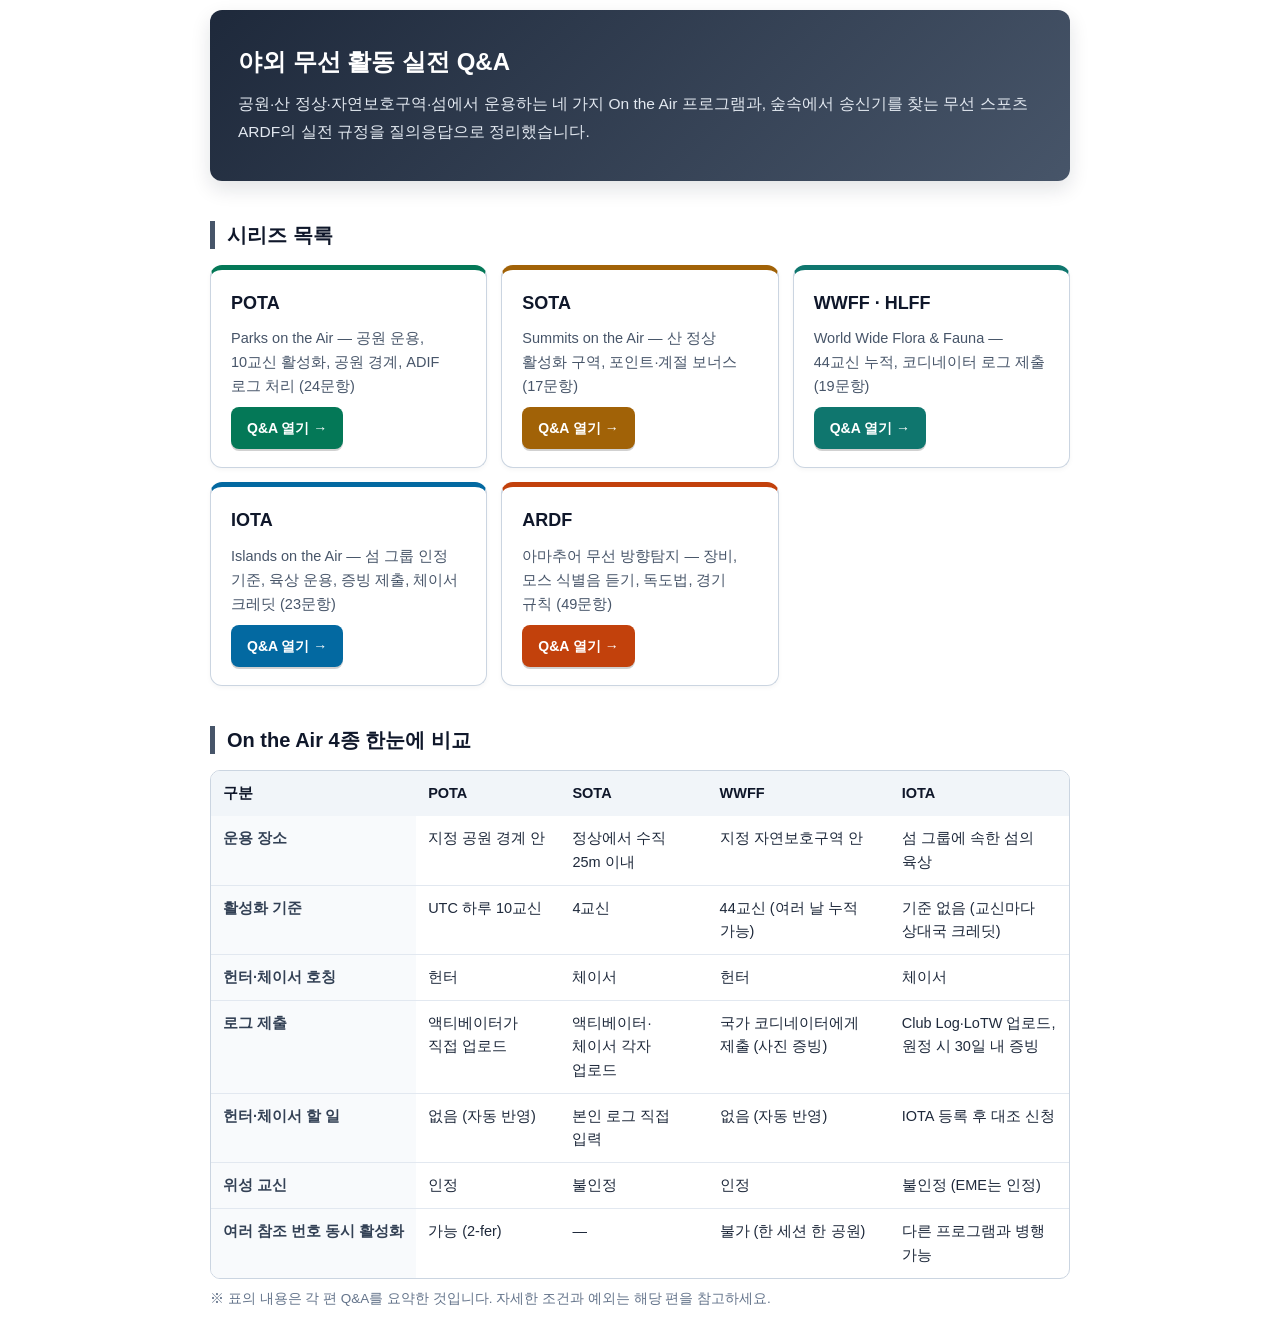
==== index.html @ aad01c71 "Add files via upload" ====
<!DOCTYPE html>
<html lang="ko">
<head>
<meta charset="UTF-8">
<meta name="viewport" content="width=device-width, initial-scale=1">
<title>야외 무선 활동 실전 Q&amp;A 모음</title>
<meta name="description" content="POTA·SOTA·WWFF·IOTA·ARDF 야외 무선 활동 실전 Q&A 시리즈와 프로그램 비교표">
<link rel="stylesheet" href="assets/qa.css">
</head>
<body>
<main class="qa theme-hub">

<header class="qa-header">
  <h1>야외 무선 활동 실전 Q&amp;A</h1>
  <p>공원·산 정상·자연보호구역·섬에서 운용하는 네 가지 On the Air 프로그램과, 숲속에서 송신기를 찾는 무선 스포츠 ARDF의 실전 규정을 질의응답으로 정리했습니다.</p>
</header>

<h2 class="qa-sec-title">시리즈 목록</h2>
<div class="hub-grid">
  <a class="hub-card" href="pota.html" style="--c:#047857"><b>POTA</b><span class="d">Parks on the Air — 공원 운용, 10교신 활성화, 공원 경계, ADIF 로그 처리 (24문항)</span><span class="qa-btn">Q&amp;A 열기 →</span></a>
  <a class="hub-card" href="sota.html" style="--c:#a16207"><b>SOTA</b><span class="d">Summits on the Air — 산 정상 활성화 구역, 포인트·계절 보너스 (17문항)</span><span class="qa-btn">Q&amp;A 열기 →</span></a>
  <a class="hub-card" href="wwff.html" style="--c:#0f766e"><b>WWFF · HLFF</b><span class="d">World Wide Flora &amp; Fauna — 44교신 누적, 코디네이터 로그 제출 (19문항)</span><span class="qa-btn">Q&amp;A 열기 →</span></a>
  <a class="hub-card" href="iota.html" style="--c:#0369a1"><b>IOTA</b><span class="d">Islands on the Air — 섬 그룹 인정 기준, 육상 운용, 증빙 제출, 체이서 크레딧 (23문항)</span><span class="qa-btn">Q&amp;A 열기 →</span></a>
  <a class="hub-card" href="ardf.html" style="--c:#c2410c"><b>ARDF</b><span class="d">아마추어 무선 방향탐지 — 장비, 모스 식별음 듣기, 독도법, 경기 규칙 (49문항)</span><span class="qa-btn">Q&amp;A 열기 →</span></a>
</div>

<h2 class="qa-sec-title">On the Air 4종 한눈에 비교</h2>
<div class="hub-table-wrap">
<table class="hub-table">
  <thead>
    <tr><th scope="col">구분</th><th scope="col">POTA</th><th scope="col">SOTA</th><th scope="col">WWFF</th><th scope="col">IOTA</th></tr>
  </thead>
  <tbody>
    <tr><th scope="row">운용 장소</th><td>지정 공원 경계 안</td><td>정상에서 수직 25m 이내</td><td>지정 자연보호구역 안</td><td>섬 그룹에 속한 섬의 육상</td></tr>
    <tr><th scope="row">활성화 기준</th><td>UTC 하루 10교신</td><td>4교신</td><td>44교신 (여러 날 누적 가능)</td><td>기준 없음 (교신마다 상대국 크레딧)</td></tr>
    <tr><th scope="row">헌터·체이서 호칭</th><td>헌터</td><td>체이서</td><td>헌터</td><td>체이서</td></tr>
    <tr><th scope="row">로그 제출</th><td>액티베이터가 직접 업로드</td><td>액티베이터·체이서 각자 업로드</td><td>국가 코디네이터에게 제출 (사진 증빙)</td><td>Club Log·LoTW 업로드, 원정 시 30일 내 증빙</td></tr>
    <tr><th scope="row">헌터·체이서 할 일</th><td>없음 (자동 반영)</td><td>본인 로그 직접 입력</td><td>없음 (자동 반영)</td><td>IOTA 등록 후 대조 신청</td></tr>
    <tr><th scope="row">위성 교신</th><td>인정</td><td>불인정</td><td>인정</td><td>불인정 (EME는 인정)</td></tr>
    <tr><th scope="row">여러 참조 번호 동시 활성화</th><td>가능 (2-fer)</td><td>—</td><td>불가 (한 세션 한 공원)</td><td>다른 프로그램과 병행 가능</td></tr>
  </tbody>
</table>
</div>
<p class="hub-note">※ 표의 내용은 각 편 Q&amp;A를 요약한 것입니다. 자세한 조건과 예외는 해당 편을 참고하세요.</p>

</main>
<script src="assets/qa.js"></script>
</body>
</html>
---- assets/qa.css ----
/* ==============================================================
   야외 무선 활동 실전 Q&A 시리즈 — 공통 스타일
   편마다 바뀌는 것은 대표 색 변수(--accent-*)뿐입니다.
   ============================================================== */
html, body { margin: 0; padding: 0; background: #ffffff; }

.qa {
  --accent-dark: #064e3b;   /* 헤더 그라데이션 시작 */
  --accent: #059669;        /* 헤더 끝, 띠, 아이콘 */
  --accent-badge: #047857;  /* 번호 배지·버튼 (흰 글자 대비 확보) */
  --accent-soft: #ecfdf5;   /* 펼친 질문 바탕 */
  --accent-line: #a7f3d0;   /* 펼친 질문 구분선 */
  --accent-ink: #ecfdf5;    /* 헤더 설명 글자 */

  font-family: -apple-system, BlinkMacSystemFont, "Segoe UI", Roboto, "Noto Sans KR", "Apple SD Gothic Neo", "Malgun Gothic", sans-serif;
  font-size: 16px;
  line-height: 1.75;
  color: #1e293b;
  max-width: 860px;
  margin: 0 auto;
  padding: 10px;
  word-break: keep-all;
  -webkit-font-smoothing: antialiased;
}
.qa * { box-sizing: border-box; }

/* 편별 대표 색 */
.qa.theme-pota { --accent-dark:#064e3b; --accent:#059669; --accent-badge:#047857; --accent-soft:#ecfdf5; --accent-line:#a7f3d0; --accent-ink:#ecfdf5; }
.qa.theme-sota { --accent-dark:#78350f; --accent:#b45309; --accent-badge:#a16207; --accent-soft:#fffbeb; --accent-line:#fde68a; --accent-ink:#fef3c7; }
.qa.theme-wwff { --accent-dark:#134e4a; --accent:#0d9488; --accent-badge:#0f766e; --accent-soft:#f0fdfa; --accent-line:#99f6e4; --accent-ink:#ccfbf1; }
.qa.theme-iota { --accent-dark:#0c4a6e; --accent:#0284c7; --accent-badge:#0369a1; --accent-soft:#f0f9ff; --accent-line:#bae6fd; --accent-ink:#e0f2fe; }
.qa.theme-ardf { --accent-dark:#7c2d12; --accent:#ea580c; --accent-badge:#c2410c; --accent-soft:#fff7ed; --accent-line:#fed7aa; --accent-ink:#ffedd5; }
.qa.theme-hub  { --accent-dark:#1e293b; --accent:#475569; --accent-badge:#334155; --accent-soft:#f8fafc; --accent-line:#cbd5e1; --accent-ink:#e2e8f0; }

/* 1. 헤더 */
.qa-header {
  background: linear-gradient(135deg, var(--accent-dark) 0%, var(--accent) 100%);
  color: #ffffff;
  padding: 36px 28px;
  border-radius: 12px;
  margin-bottom: 30px;
  box-shadow: 0 8px 20px rgba(15, 23, 42, 0.12);
}
.qa-header h1 {
  font-size: 24px;
  font-weight: 800;
  margin: 0 0 12px 0;
  line-height: 1.35;
  color: #ffffff;
}
.qa-header p { margin: 0; font-size: 15.5px; color: var(--accent-ink); }

/* 2. 개요 박스 */
.qa-intro {
  background: #f8fafc;
  border: 1px solid #e2e8f0;
  border-radius: 12px;
  padding: 26px;
  margin-bottom: 36px;
  box-shadow: 0 4px 10px rgba(0,0,0,0.03);
}
.qa-intro h2 {
  font-size: 20px;
  font-weight: 800;
  color: #0f172a;
  margin: 0 0 12px 0;
  padding-bottom: 10px;
  border-bottom: 2px solid #cbd5e1;
}
.qa-intro-text { font-size: 15.5px; color: #334155; margin-bottom: 16px; }
.qa-intro-history {
  background: #ffffff;
  padding: 14px 16px;
  border-radius: 8px;
  border: 1px dashed #94a3b8;
  font-size: 15px;
  color: #475569;
}

/* 섹션 제목 (장비·사진 등) */
.qa-sec-title {
  font-size: 20px;
  font-weight: 800;
  color: #0f172a;
  margin: 40px 0 16px 0;
  padding-left: 12px;
  border-left: 5px solid var(--accent);
  line-height: 1.4;
}

/* 3. Q&A 도구 줄: 안내 + 모두 펼치기 버튼 */
.qa-toolbar {
  display: flex;
  justify-content: space-between;
  align-items: center;
  flex-wrap: wrap;
  gap: 10px;
  margin: 0 0 6px 0;
  padding: 12px 16px;
  background: #ffffff;
  border: 1px solid #e2e8f0;
  border-radius: 10px;
}
.qa-toolbar-hint { font-size: 14.5px; color: #475569; font-weight: 600; }
.qa-btn {
  display: inline-flex;
  align-items: center;
  gap: 6px;
  background: var(--accent-badge);
  color: #ffffff;
  border: none;
  border-radius: 8px;
  padding: 9px 16px;
  font-size: 14px;
  font-weight: 700;
  font-family: inherit;
  cursor: pointer;
  box-shadow: 0 2px 0 rgba(0,0,0,0.18);
  transition: filter 0.15s, transform 0.05s;
}
.qa-btn:hover { filter: brightness(1.12); }
.qa-btn:active { transform: translateY(1px); box-shadow: none; }
.qa-btn:focus-visible { outline: 3px solid var(--accent-line); outline-offset: 2px; }

/* 분류 제목 */
.qa-cat {
  font-size: 20px;
  font-weight: 800;
  color: #0f172a;
  background: #f1f5f9;
  padding: 14px 20px;
  border-radius: 8px;
  border-left: 6px solid var(--accent-dark);
  margin: 36px 0 18px 0;
  line-height: 1.45;
}

/* 질문 카드 (details 아코디언) */
.qa-item {
  background: #ffffff;
  border: 1px solid #cbd5e1;
  border-radius: 10px;
  margin-bottom: 14px;
  box-shadow: 0 2px 5px rgba(0,0,0,0.03);
  overflow: hidden;
}
.qa-q {
  display: flex;
  align-items: flex-start;
  gap: 14px;
  padding: 18px 20px;
  font-size: 16.5px;
  font-weight: 700;
  color: #0f172a;
  cursor: pointer;
  list-style: none;
  line-height: 1.55;
  transition: background 0.15s ease;
}
.qa-q::-webkit-details-marker { display: none; }
.qa-q::marker { content: ''; }
.qa-q:hover { background: #f8fafc; }
.qa-q:focus-visible { outline: 3px solid var(--accent-line); outline-offset: -3px; }
.qa-badge {
  flex-shrink: 0;
  background: var(--accent-badge);
  color: #ffffff;
  font-size: 13.5px;
  font-weight: 800;
  padding: 3px 10px;
  border-radius: 6px;
  margin-top: 1px;
  line-height: 1.6;
}
.qa-q-text { flex: 1; }
/* 펼치기 버튼(원형 +/−) */
.qa-toggle {
  flex-shrink: 0;
  width: 30px;
  height: 30px;
  border-radius: 50%;
  border: 2px solid var(--accent);
  color: var(--accent-badge);
  background: #ffffff;
  display: inline-flex;
  align-items: center;
  justify-content: center;
  margin-top: -1px;
  transition: background 0.15s, color 0.15s;
}
.qa-toggle::before { content: '+'; font-size: 20px; font-weight: 700; line-height: 1; margin-top: -2px; }
.qa-q:hover .qa-toggle { background: var(--accent-badge); color: #ffffff; border-color: var(--accent-badge); }
.qa-item[open] { border-color: var(--accent); }
.qa-item[open] > .qa-q {
  background: var(--accent-soft);
  border-bottom: 1px solid var(--accent-line);
  box-shadow: inset 5px 0 0 var(--accent);
}
.qa-item[open] .qa-toggle { background: var(--accent-badge); color: #ffffff; border-color: var(--accent-badge); }
.qa-item[open] .qa-toggle::before { content: '−'; }

/* 답변 */
.qa-a {
  padding: 22px 24px 24px 76px;
  font-size: 15.5px;
  color: #334155;
  line-height: 1.85;
}
.qa-a b, .qa-a strong { color: #0f172a; font-weight: 700; }
.qa-a code {
  font-family: ui-monospace, SFMono-Regular, Menlo, Consolas, monospace;
  font-size: 0.88em;
  background: #f1f5f9;
  border: 1px solid #e2e8f0;
  color: #0f172a;
  border-radius: 4px;
  padding: 1px 6px;
  white-space: nowrap;
}
.qa-a .highlight {
  background: #fef2f2;
  color: #b91c1c;
  padding: 2px 6px;
  border-radius: 4px;
  font-weight: 700;
}
.qa-a .reference-box {
  margin-top: 12px;
  background: #f8fafc;
  border: 1px solid #cbd5e1;
  border-left: 4px solid var(--accent);
  border-radius: 6px;
  padding: 10px 14px;
  font-size: 14.5px;
  line-height: 1.7;
}

/* 답변 안 듣기 플레이어 (ARDF) */
.qa-player {
  margin-top: 14px;
  display: flex;
  flex-wrap: wrap;
  align-items: center;
  gap: 8px;
  background: #f8fafc;
  border: 1px solid #cbd5e1;
  padding: 10px 12px;
  border-radius: 8px;
}
.qa-player .qa-btn { padding: 7px 12px; font-size: 13.5px; }
.qa-player .qa-btn.playing { background: #b91c1c; }
.qa-player-desc { font-size: 13px; color: #475569; font-weight: 600; }

/* 장비 카드 (ARDF) */
.qa-gear { display: grid; grid-template-columns: repeat(auto-fit, minmax(230px, 1fr)); gap: 14px; }
.qa-gear-card { border: 1px solid #e2e8f0; border-radius: 12px; overflow: hidden; background: #fff; box-shadow: 0 2px 6px rgba(0,0,0,0.03); }
.qa-gear-img { height: 185px; background: #f8fafc; display: flex; align-items: center; justify-content: center; padding: 8px; border-bottom: 1px solid #f1f5f9; }
.qa-gear-img img { max-width: 100%; max-height: 100%; object-fit: contain; border-radius: 6px; display: block; }
.qa-gear-info { padding: 12px 14px; }
.qa-gear-info b { display: block; font-size: 15px; color: #0f172a; margin-bottom: 4px; }
.qa-gear-info p { font-size: 13.5px; color: #64748b; margin: 0; line-height: 1.5; }

/* 현장 사진 (ARDF) */
.qa-photos { display: grid; grid-template-columns: repeat(3, 1fr); gap: 12px; }
.qa-photo { display: block; border-radius: 12px; overflow: hidden; border: 1px solid #cbd5e1; background: #f8fafc; cursor: zoom-in; transition: transform 0.15s, border-color 0.15s, box-shadow 0.15s; }
.qa-photo:hover { transform: translateY(-3px); border-color: var(--accent); box-shadow: 0 6px 14px rgba(0,0,0,0.08); }
.qa-photo img { width: 100%; height: 180px; object-fit: cover; display: block; }
.qa-modal { display: none; position: fixed; inset: 0; background: rgba(15,23,42,0.85); z-index: 9999; align-items: center; justify-content: center; padding: 20px; }
.qa-modal.active { display: flex; }
.qa-modal-wrap { position: relative; max-width: 760px; width: 100%; background: #fff; border-radius: 14px; padding: 14px; }
.qa-modal-wrap img { width: 100%; max-height: 75vh; object-fit: contain; display: block; border-radius: 8px; }
.qa-modal-close { position: absolute; top: -14px; right: -14px; width: 38px; height: 38px; border-radius: 50%; background: #0f172a; color: #fff; border: 3px solid #fff; font-size: 20px; font-weight: 700; cursor: pointer; line-height: 1; }
.qa-modal-close:hover { background: #dc2626; }

/* 4. 맺음말 */
.qa-footer {
  margin-top: 48px;
  padding: 28px 32px;
  background: #f8fafc;
  border: 1px solid #e2e8f0;
  border-left: 6px solid var(--accent);
  border-radius: 12px;
  color: #334155;
  font-size: 15.5px;
  line-height: 1.8;
}
.qa-footer p { margin: 0 0 14px 0; }
.qa-footer p:last-child { margin: 0; }

/* 허브 */
.hub-grid { display: grid; grid-template-columns: repeat(auto-fit, minmax(240px, 1fr)); gap: 14px; }
.hub-card { display: flex; flex-direction: column; gap: 8px; text-decoration: none; color: inherit; background: #fff; border: 1px solid #cbd5e1; border-top: 5px solid var(--c); border-radius: 12px; padding: 18px 20px; box-shadow: 0 2px 5px rgba(0,0,0,0.04); transition: box-shadow 0.15s, transform 0.15s; }
.hub-card:hover { box-shadow: 0 6px 14px rgba(0,0,0,0.08); transform: translateY(-2px); }
.hub-card b { font-size: 18px; color: #0f172a; }
.hub-card .d { font-size: 14.5px; color: #475569; line-height: 1.65; flex: 1; }
.hub-card .qa-btn { align-self: flex-start; background: var(--c); }
.hub-table-wrap { overflow-x: auto; border: 1px solid #cbd5e1; border-radius: 10px; }
.hub-table { width: 100%; border-collapse: collapse; font-size: 14.5px; min-width: 620px; }
.hub-table th, .hub-table td { padding: 11px 12px; border-bottom: 1px solid #e2e8f0; text-align: left; vertical-align: top; line-height: 1.6; }
.hub-table thead th { background: #f1f5f9; color: #0f172a; font-weight: 800; }
.hub-table tbody th { background: #f8fafc; color: #334155; font-weight: 700; white-space: nowrap; }
.hub-table tr:last-child th, .hub-table tr:last-child td { border-bottom: none; }
.hub-note { font-size: 13.5px; color: #64748b; margin-top: 8px; }

/* 모바일 */
@media (max-width: 640px) {
  .qa-header { padding: 24px 20px; margin-bottom: 24px; }
  .qa-header h1 { font-size: 21px; }
  .qa-intro { padding: 20px; margin-bottom: 28px; }
  .qa-cat { font-size: 17px; padding: 12px 16px; margin: 28px 0 14px; }
  .qa-sec-title { font-size: 18px; }
  .qa-q { padding: 15px 14px; font-size: 15.5px; gap: 10px; }
  .qa-a { padding: 18px 16px 20px; }
  .qa-footer { padding: 20px; }
  .qa-photos { grid-template-columns: repeat(2, 1fr); }
  .qa-photo img { height: 150px; }
}
@media (max-width: 420px) {
  .qa-photos { grid-template-columns: 1fr; }
  .qa-photo img { height: 210px; }
}
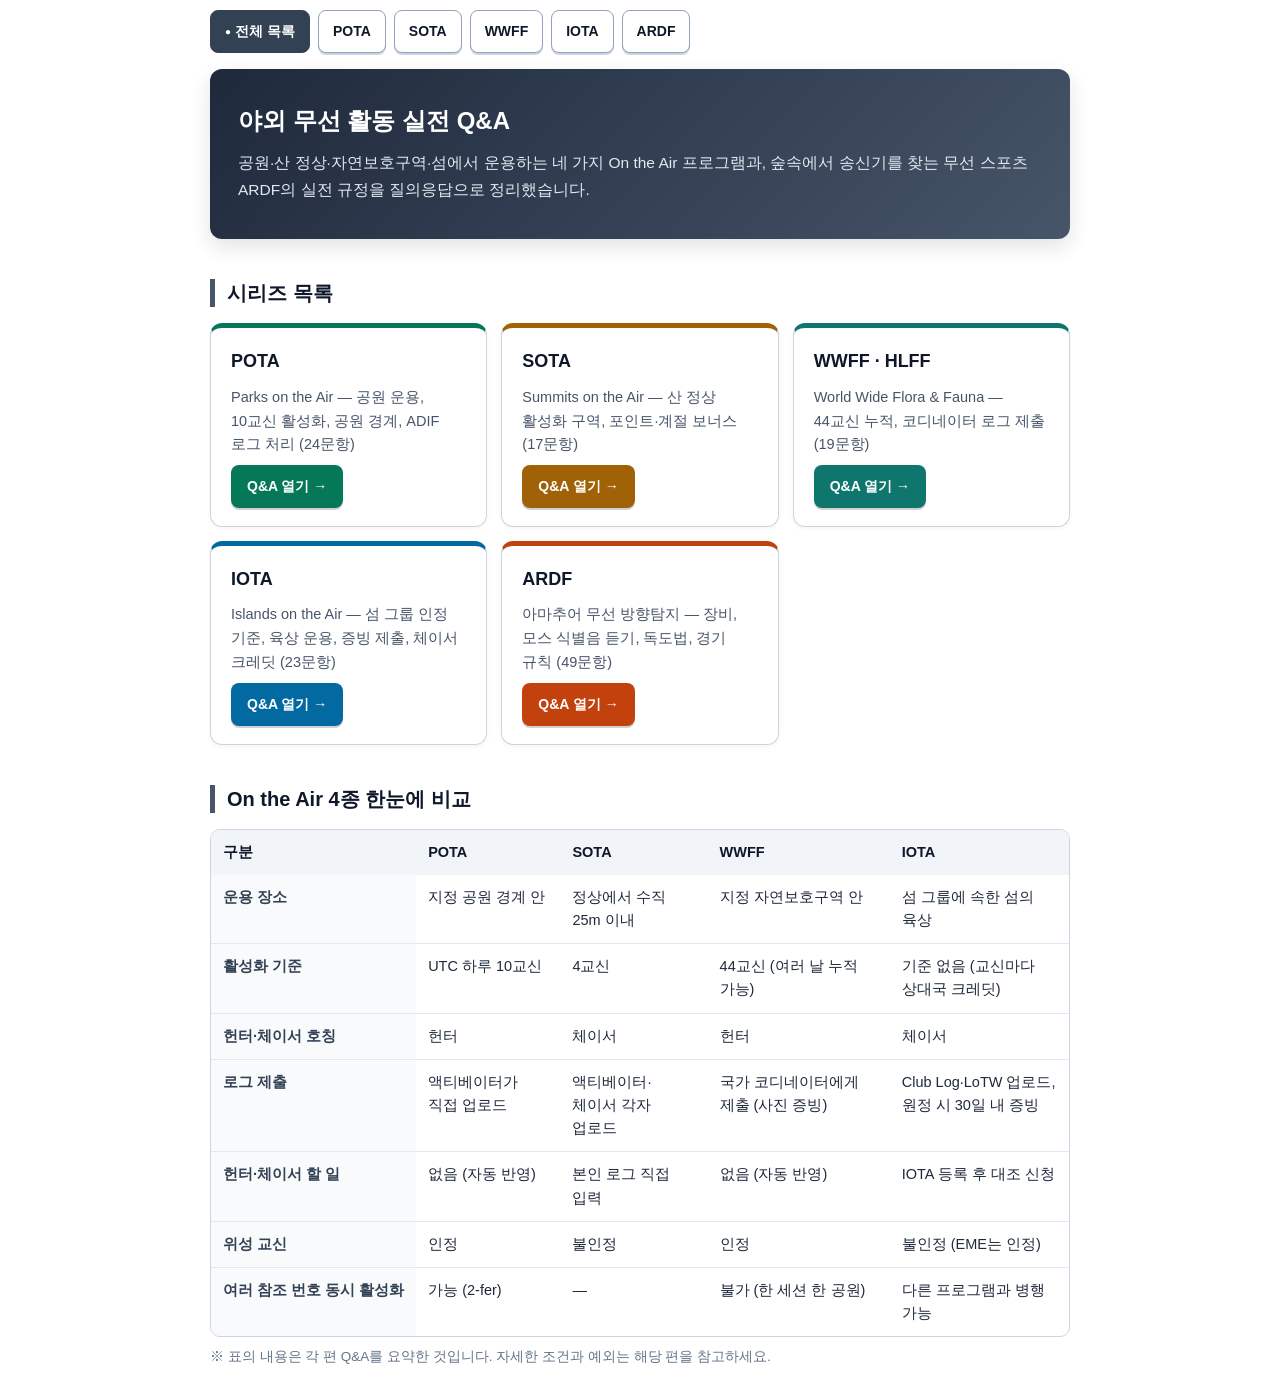
==== commit 18dd64c3: "Add files via upload" ====
--- a/index.html
+++ b/index.html
@@ -9,6 +9,8 @@
 </head>
 <body>
 <main class="qa theme-hub">
+
+<nav class="qa-nav" aria-label="시리즈 메뉴"><a class="qa-nav-btn is-current" href="index.html" aria-current="page">전체 목록</a><a class="qa-nav-btn" href="pota.html">POTA</a><a class="qa-nav-btn" href="sota.html">SOTA</a><a class="qa-nav-btn" href="wwff.html">WWFF</a><a class="qa-nav-btn" href="iota.html">IOTA</a><a class="qa-nav-btn" href="ardf.html">ARDF</a></nav>
 
 <header class="qa-header">
   <h1>야외 무선 활동 실전 Q&amp;A</h1>
--- a/assets/qa.css
+++ b/assets/qa.css
@@ -31,6 +31,24 @@
 .qa.theme-iota { --accent-dark:#0c4a6e; --accent:#0284c7; --accent-badge:#0369a1; --accent-soft:#f0f9ff; --accent-line:#bae6fd; --accent-ink:#e0f2fe; }
 .qa.theme-ardf { --accent-dark:#7c2d12; --accent:#ea580c; --accent-badge:#c2410c; --accent-soft:#fff7ed; --accent-line:#fed7aa; --accent-ink:#ffedd5; }
 .qa.theme-hub  { --accent-dark:#1e293b; --accent:#475569; --accent-badge:#334155; --accent-soft:#f8fafc; --accent-line:#cbd5e1; --accent-ink:#e2e8f0; }
+
+/* 0. 시리즈 메뉴 (모든 편 공통) */
+.qa-nav { display: flex; flex-wrap: wrap; gap: 8px; margin: 0 0 16px 0; }
+.qa-nav-btn {
+  display: inline-flex; align-items: center;
+  padding: 8px 14px; border-radius: 8px;
+  background: #ffffff; color: #0f172a;
+  border: 1.5px solid #94a3b8; box-shadow: 0 2px 0 #cbd5e1;
+  font-size: 14px; font-weight: 700; text-decoration: none;
+  transition: background 0.15s, border-color 0.15s;
+}
+.qa-nav-btn:hover { background: #f1f5f9; border-color: #475569; }
+.qa-nav-btn:active { transform: translateY(1px); box-shadow: none; }
+.qa-nav-btn.is-current {
+  background: var(--accent-badge); color: #ffffff; border-color: var(--accent-badge);
+  box-shadow: none; cursor: default;
+}
+.qa-nav-btn.is-current::before { content: '● '; font-size: 10px; margin-right: 4px; }
 
 /* 1. 헤더 */
 .qa-header {
@@ -305,6 +323,7 @@
 /* 모바일 */
 @media (max-width: 640px) {
   .qa-header { padding: 24px 20px; margin-bottom: 24px; }
+  .qa-nav-btn { padding: 7px 11px; font-size: 13px; }
   .qa-header h1 { font-size: 21px; }
   .qa-intro { padding: 20px; margin-bottom: 28px; }
   .qa-cat { font-size: 17px; padding: 12px 16px; margin: 28px 0 14px; }
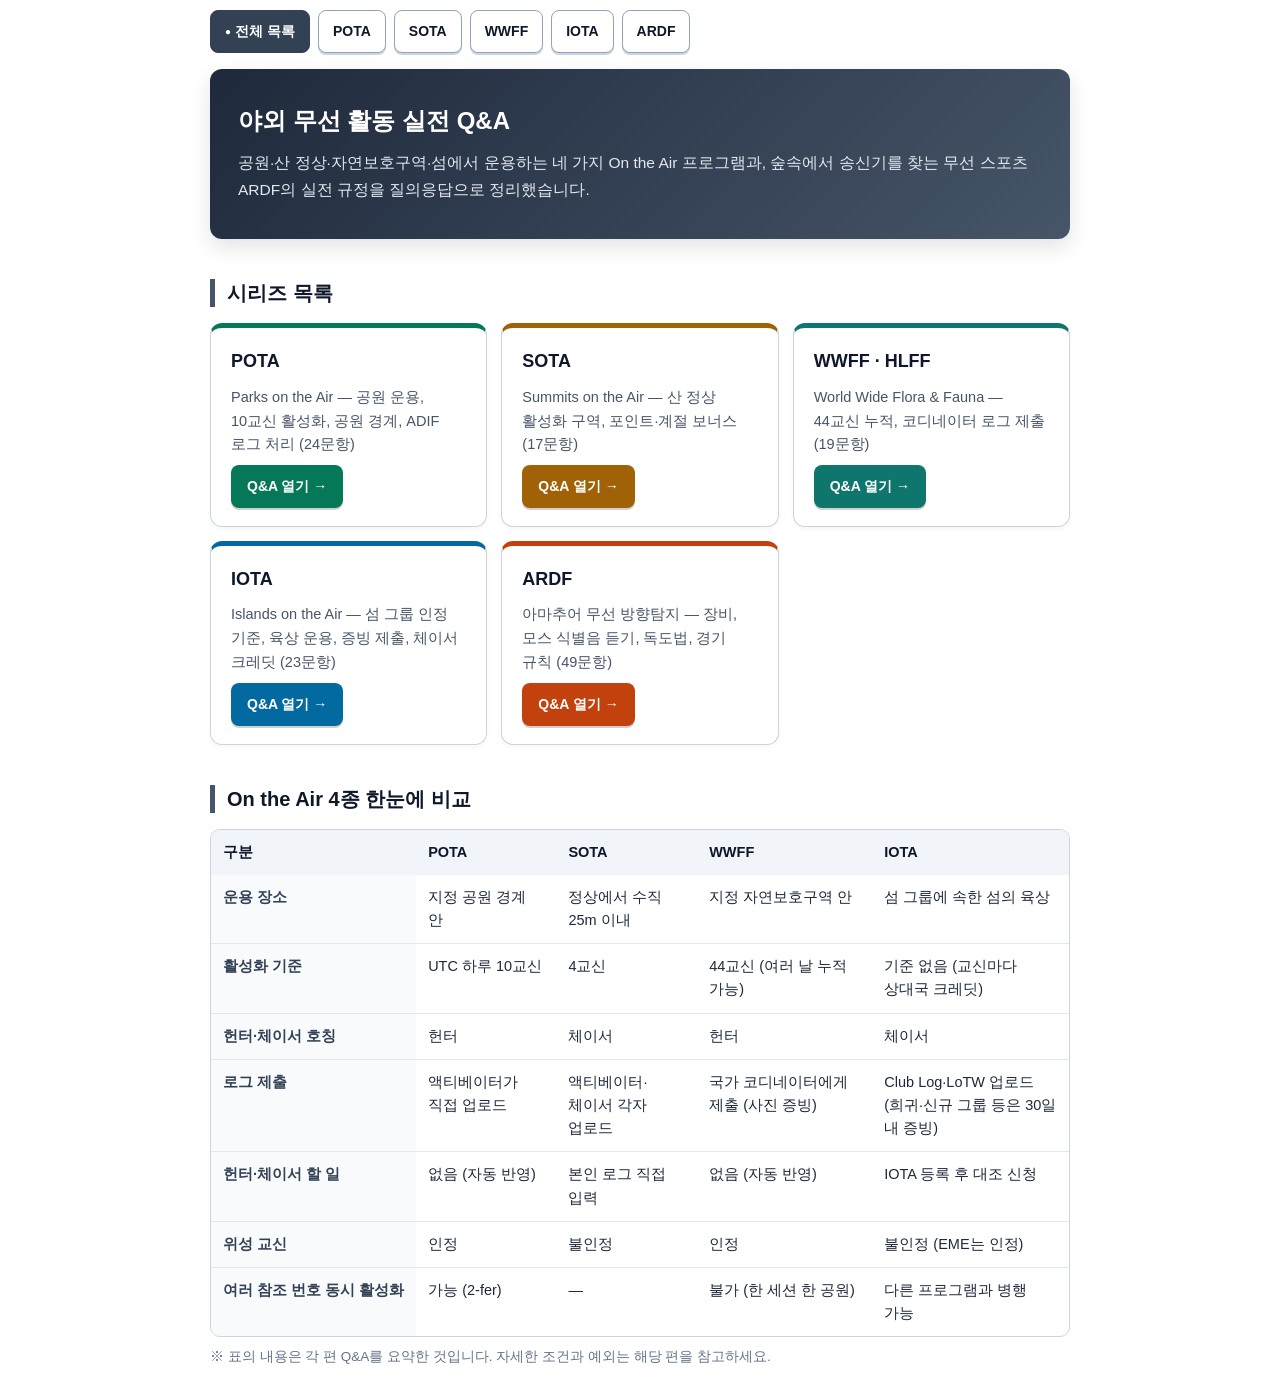
==== commit 6dce8841: "Add files via upload" ====
--- a/index.html
+++ b/index.html
@@ -36,7 +36,7 @@
     <tr><th scope="row">운용 장소</th><td>지정 공원 경계 안</td><td>정상에서 수직 25m 이내</td><td>지정 자연보호구역 안</td><td>섬 그룹에 속한 섬의 육상</td></tr>
     <tr><th scope="row">활성화 기준</th><td>UTC 하루 10교신</td><td>4교신</td><td>44교신 (여러 날 누적 가능)</td><td>기준 없음 (교신마다 상대국 크레딧)</td></tr>
     <tr><th scope="row">헌터·체이서 호칭</th><td>헌터</td><td>체이서</td><td>헌터</td><td>체이서</td></tr>
-    <tr><th scope="row">로그 제출</th><td>액티베이터가 직접 업로드</td><td>액티베이터·체이서 각자 업로드</td><td>국가 코디네이터에게 제출 (사진 증빙)</td><td>Club Log·LoTW 업로드, 원정 시 30일 내 증빙</td></tr>
+    <tr><th scope="row">로그 제출</th><td>액티베이터가 직접 업로드</td><td>액티베이터·체이서 각자 업로드</td><td>국가 코디네이터에게 제출 (사진 증빙)</td><td>Club Log·LoTW 업로드 (희귀·신규 그룹 등은 30일 내 증빙)</td></tr>
     <tr><th scope="row">헌터·체이서 할 일</th><td>없음 (자동 반영)</td><td>본인 로그 직접 입력</td><td>없음 (자동 반영)</td><td>IOTA 등록 후 대조 신청</td></tr>
     <tr><th scope="row">위성 교신</th><td>인정</td><td>불인정</td><td>인정</td><td>불인정 (EME는 인정)</td></tr>
     <tr><th scope="row">여러 참조 번호 동시 활성화</th><td>가능 (2-fer)</td><td>—</td><td>불가 (한 세션 한 공원)</td><td>다른 프로그램과 병행 가능</td></tr>
